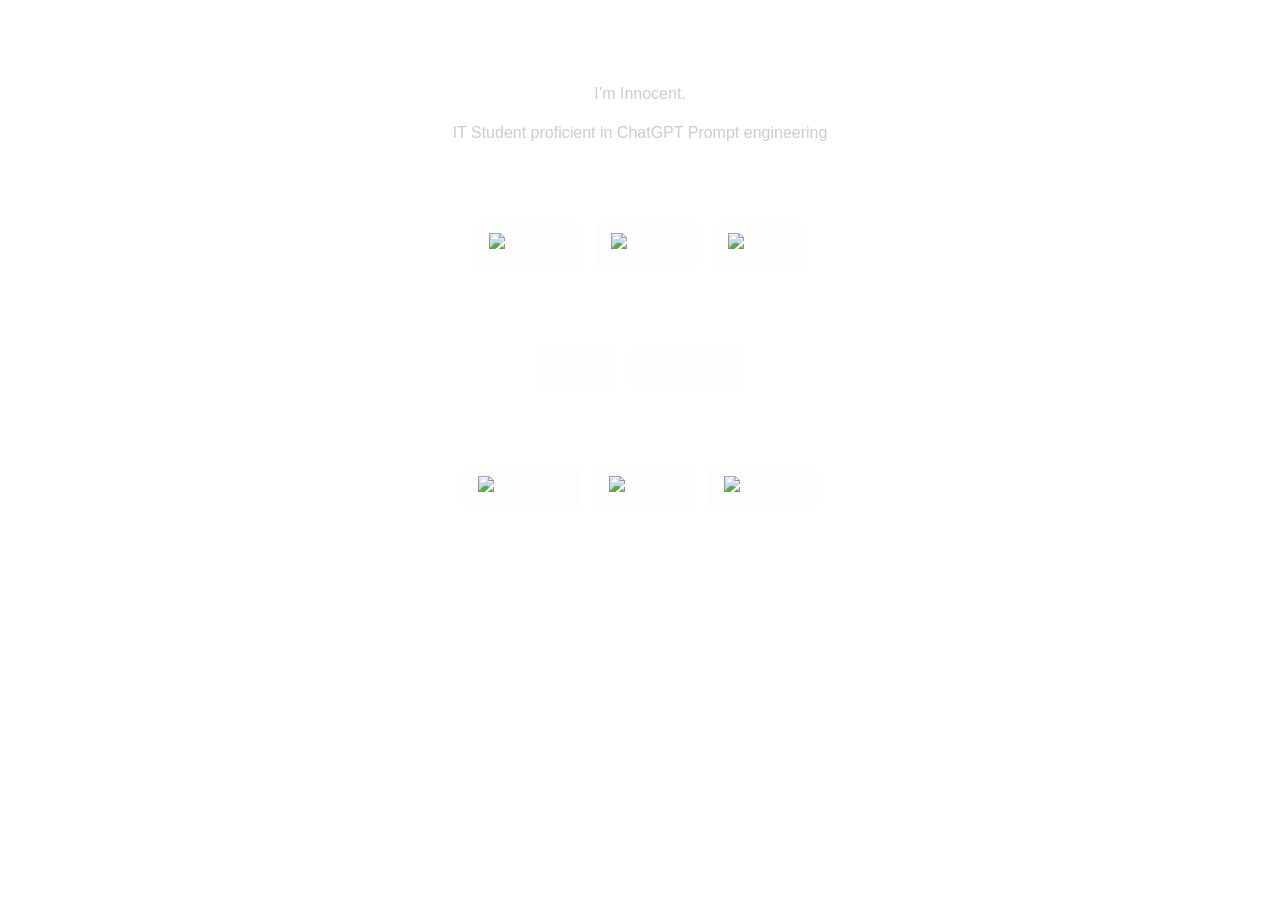
==== index.html @ a1261cd0 "Add files via upload" ====
<!DOCTYPE html>
<html lang="en">
<head>
  <meta charset="UTF-8">
  <meta name="viewport" content="width=device-width, initial-scale=1.0">
  <title>Portfolio</title>
  <link href="" rel="stylesheet">
  <link href="" rel="stylesheet">
  <link rel="stylesheet" href="style.css">
</head>
<body>
  <video autoplay muted loop id="bg-video">
    <source src="images/Tycho Minimal Black Hd Live Wallpaper.mp4" type="video/mp4">
  </video>
  <div class="main-container">
    <div class="top-row">
      <div class="left-section">
        <div class="container">
          <h1>Portfolio</h1>
          <p class="about">I’m Innocent. </p>
          <p>IT Student proficient in ChatGPT Prompt engineering</p>
          <h2>Skills</h2>
          <a href="#" class="link-button">
            <img src="images/py_0.png" alt="Python" class="skill-logo"> Python
          </a>
          <a href="#" class="link-button">
            <img src="images/ht_0.png" alt="HTML" class="skill-logo"> HTML
          </a>
          <a href="#" class="link-button">
            <img src="images/cs_0.png" alt="CSS" class="skill-logo"> CSS
            </a>
        </div>
      </div>
      <div class="right-section">
        <div class="container contact-container">
          <h2>Projects</h2>
          <a href="vitacell.html" class="link-button" target="_blank">VitaCell</a>
          <a href="" class="link-button" target="_blank">EternaSkin™</a>
        </div>
      </div>
    </div>
    <div class="bottom-row">
      <div class="container projects-container">
        <h2></h2>
          <a href="" class="link-button" target="_blank">
            <img src="images/linkedin.png" alt="Linkedin" class="skill-logo"> Linkedin</a>
          <a href="" class="link-button" target="_blank">
            <img src="images/gmail.png" alt="Linkedin" class="skill-logo">Gmail</a>
          <a href="" class="link-button" target="_blank">
            <img src="images/github.png" alt="Linkedin" class="skill-logo">GitHub</a>
          
      </div>
    </div>
  </div>
</body>
</html>
---- style.css ----
/* Reset default styles */
* {
  margin: 0;
  padding: 0;
  box-sizing: border-box;
}

body {
  font-family: 'Roboto', sans-serif;
  color: #000000;
  height: 100vh;
  display: flex;
  flex-direction: column;
  justify-content: flex-start; /* Portfolio at top */
  align-items: center;
  text-align: center;
  overflow: hidden;
  /* Background image */
  background-image: url('images/background.png'); /* replace with your image path */
  background-size: cover;
  background-position: top;
  background-repeat: no-repeat;
}


#bg-video {
  position: fixed;
  top: 0;
  left: 0;
  width: 100%;
  height: 100%;
  object-fit: cover;
  filter: grayscale(100%) brightness(0.3);
  z-index: -1;
}

.main-container {
  display: flex;
  flex-direction: column;
  align-items: center;
  gap: 40px;
  padding: 20px;
}

.container h1 {
  font-family: 'Roboto', sans-serif;
  font-size: 36px;
  margin-bottom: 20px;
  color: #fff;
}

.container h2 {
  font-size: 24px;
  margin-top: 30px;
  margin-bottom: 15px;
  color: #fff;
}

.container p {
  margin-bottom: 15px;
  font-size: 16px;
  line-height: 1.5;
  color: #ccc;
}

.link-button {
  display: inline-flex;
  align-items: center;
  gap: 10px;
  text-decoration: none;
  color: #fff;
  background-color: rgba(218, 214, 214, 0.05);
  padding: 10px 15px;
  border-radius: 5px;
  margin: 5px;
  transition: all 0.3s ease;
  font-size: 14px;
}

.link-button:hover {
  background-color: rgba(232, 228, 228, 0.2);
}

.skill-logo {
  width: 24px;
  height: 24px;
  object-fit: contain;
}

/* Responsive adjustments */
@media (max-width: 768px) {
  .main-container {
    gap: 20px;
  }
}
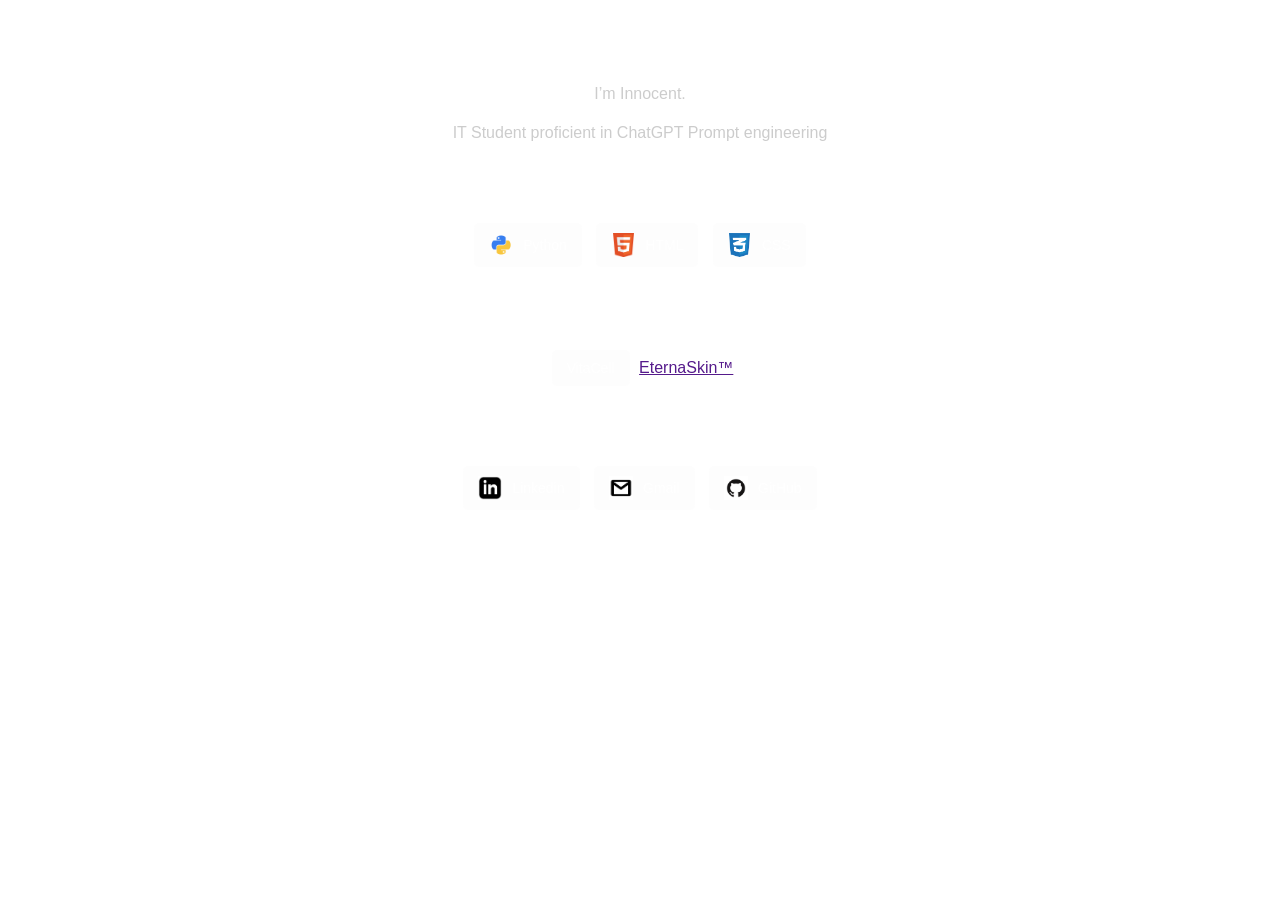
==== commit 7e06e038: "update index.html" ====
--- a/index.html
+++ b/index.html
@@ -35,7 +35,7 @@
         <div class="container contact-container">
           <h2>Projects</h2>
           <a href="vitacell.html" class="link-button" target="_blank">VitaCell</a>
-          <a href="" class="link-button" target="_blank">EternaSkin™</a>
+          <a href="" class="eternaskil.html" target="_blank">EternaSkin™</a>
         </div>
       </div>
     </div>
@@ -54,3 +54,4 @@
   </div>
 </body>
 </html>
+
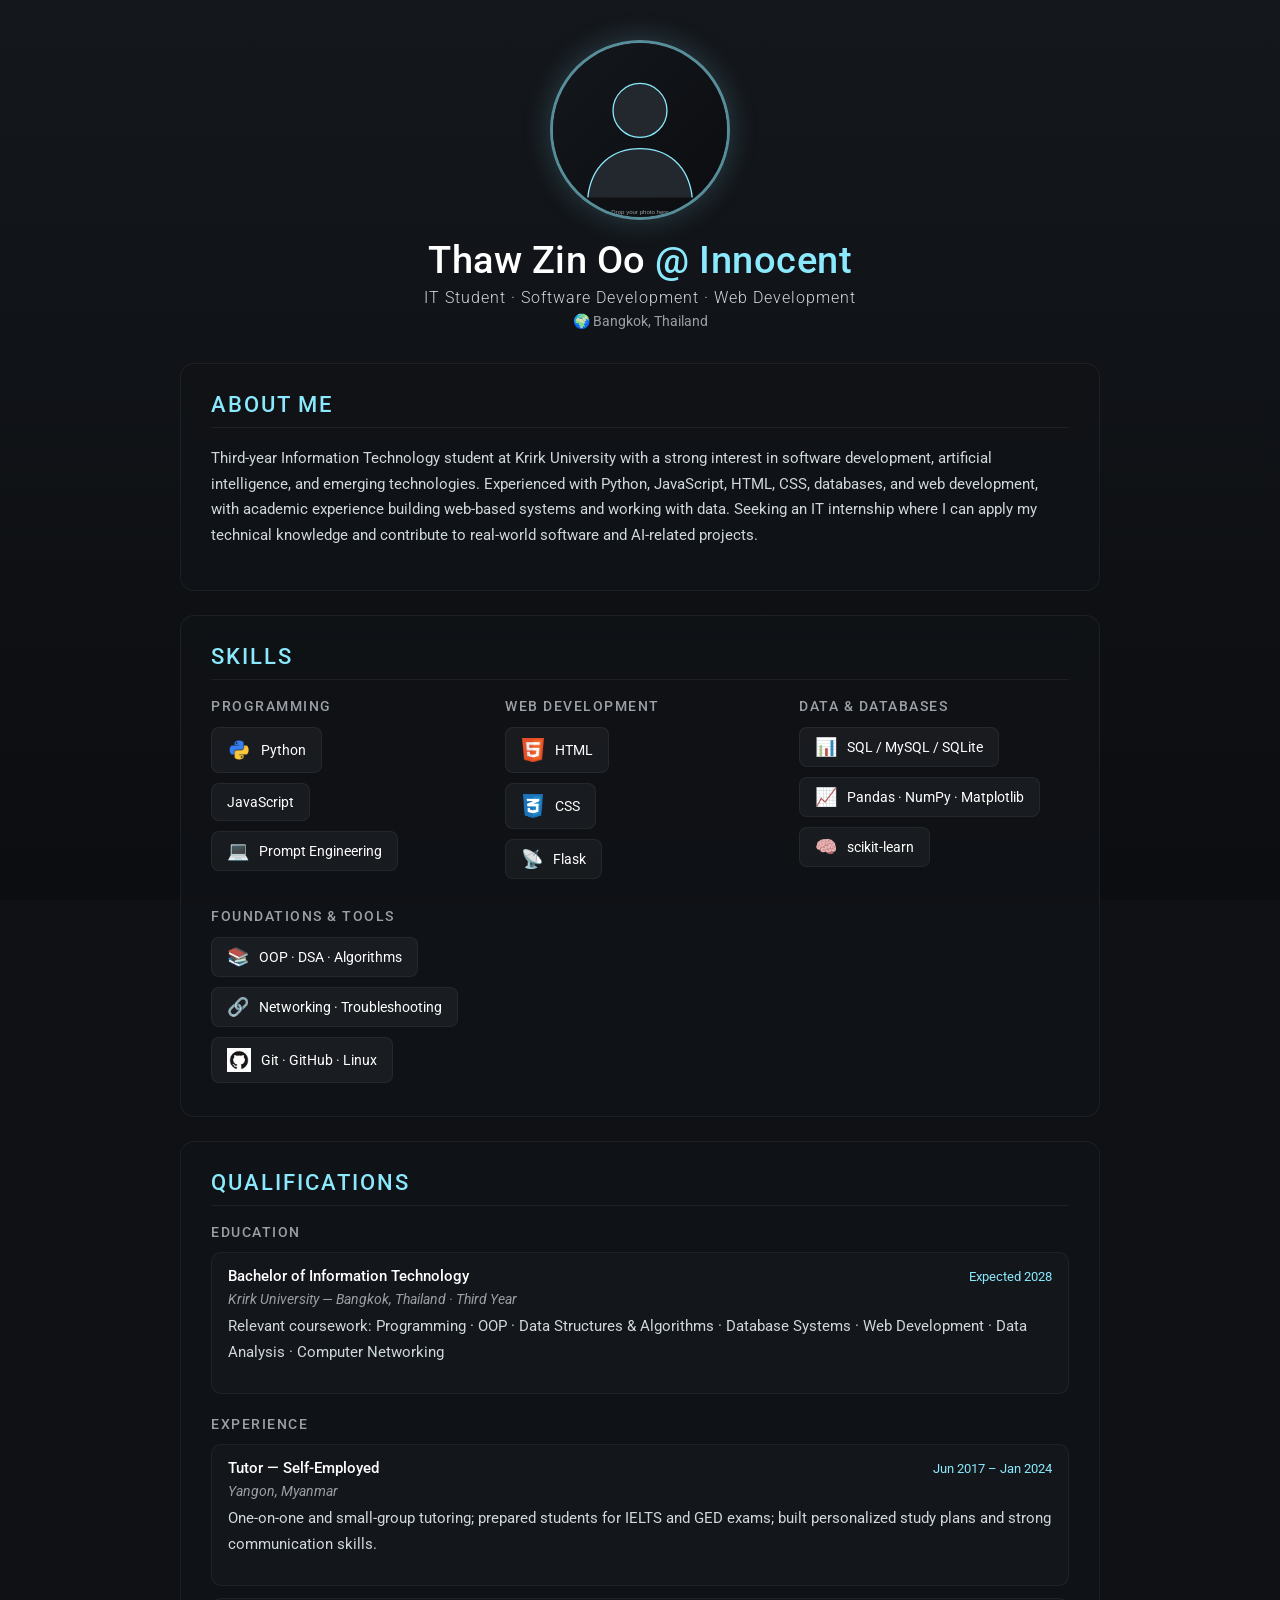
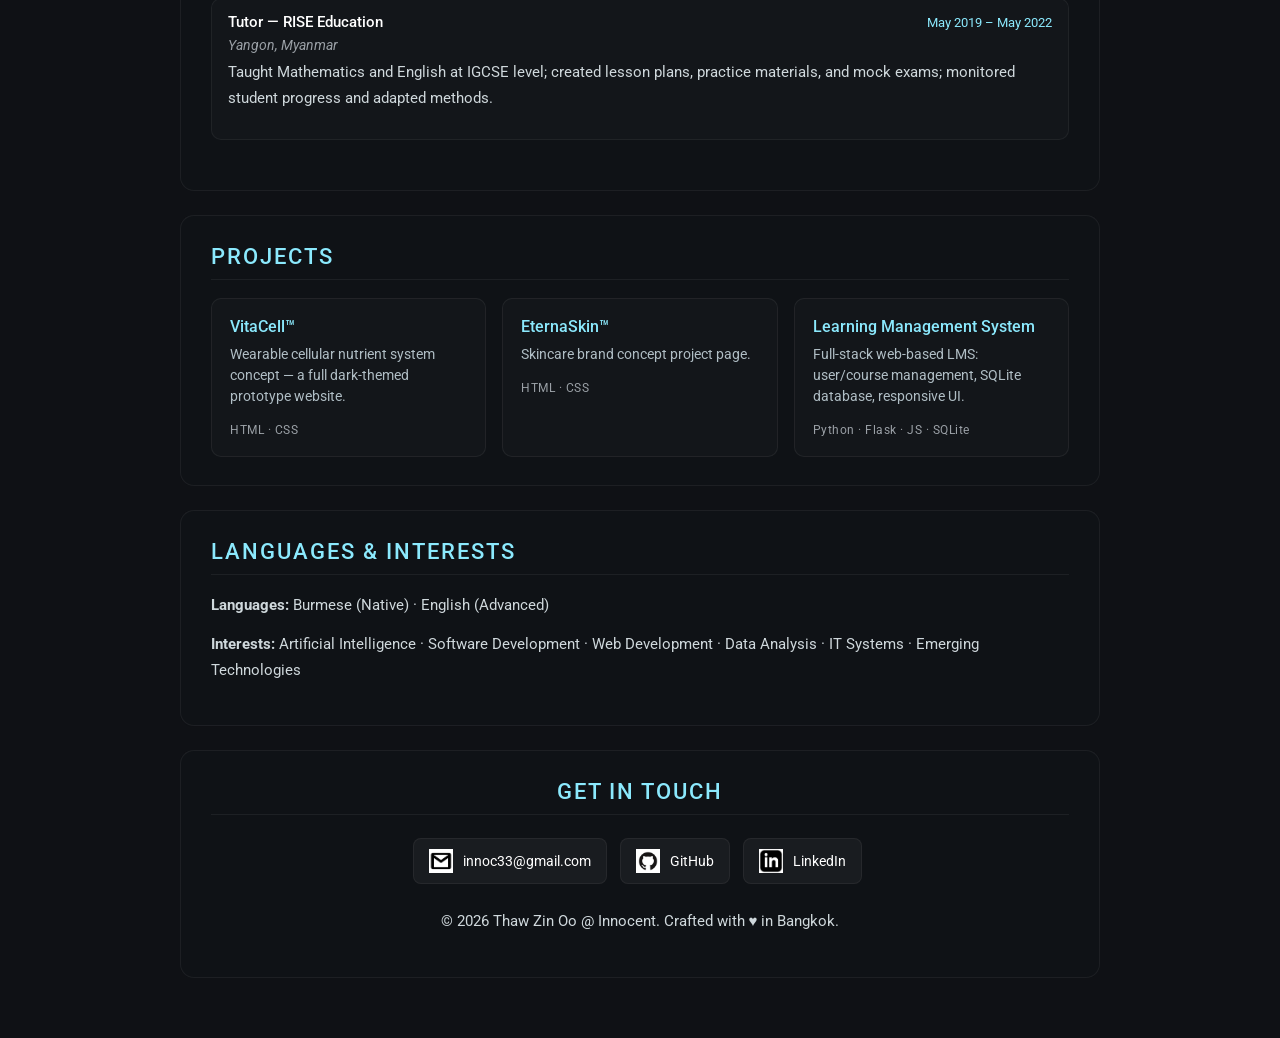
==== commit aa7ff7e5: "Enhance portfolio: profile photo, qualifications, fixed links" ====
--- a/index.html
+++ b/index.html
@@ -1,57 +1,160 @@
-<!DOCTYPE html>
-<html lang="en">
-<head>
-  <meta charset="UTF-8">
-  <meta name="viewport" content="width=device-width, initial-scale=1.0">
-  <title>Portfolio</title>
-  <link href="" rel="stylesheet">
-  <link href="" rel="stylesheet">
-  <link rel="stylesheet" href="style.css">
-</head>
-<body>
-  <video autoplay muted loop id="bg-video">
-    <source src="images/Tycho Minimal Black Hd Live Wallpaper.mp4" type="video/mp4">
-  </video>
-  <div class="main-container">
-    <div class="top-row">
-      <div class="left-section">
-        <div class="container">
-          <h1>Portfolio</h1>
-          <p class="about">I’m Innocent. </p>
-          <p>IT Student proficient in ChatGPT Prompt engineering</p>
-          <h2>Skills</h2>
-          <a href="#" class="link-button">
-            <img src="images/py_0.png" alt="Python" class="skill-logo"> Python
-          </a>
-          <a href="#" class="link-button">
-            <img src="images/ht_0.png" alt="HTML" class="skill-logo"> HTML
-          </a>
-          <a href="#" class="link-button">
-            <img src="images/cs_0.png" alt="CSS" class="skill-logo"> CSS
-            </a>
-        </div>
-      </div>
-      <div class="right-section">
-        <div class="container contact-container">
-          <h2>Projects</h2>
-          <a href="vitacell.html" class="link-button" target="_blank">VitaCell</a>
-          <a href="" class="eternaskil.html" target="_blank">EternaSkin™</a>
-        </div>
-      </div>
-    </div>
-    <div class="bottom-row">
-      <div class="container projects-container">
-        <h2></h2>
-          <a href="" class="link-button" target="_blank">
-            <img src="images/linkedin.png" alt="Linkedin" class="skill-logo"> Linkedin</a>
-          <a href="" class="link-button" target="_blank">
-            <img src="images/gmail.png" alt="Linkedin" class="skill-logo">Gmail</a>
-          <a href="" class="link-button" target="_blank">
-            <img src="images/github.png" alt="Linkedin" class="skill-logo">GitHub</a>
-          
-      </div>
-    </div>
-  </div>
-</body>
-</html>
-
+<!DOCTYPE html>
+<html lang="en">
+<head>
+  <meta charset="UTF-8">
+  <meta name="viewport" content="width=device-width, initial-scale=1.0">
+  <meta name="description" content="Thaw Zin Oo @ Innocent — IT Student, Software Developer, Web Developer">
+  <title>Thaw Zin Oo @ Innocent — Portfolio</title>
+  <link rel="preconnect" href="https://fonts.googleapis.com">
+  <link rel="preconnect" href="https://fonts.gstatic.com" crossorigin>
+  <link href="https://fonts.googleapis.com/css2?family=Roboto:wght@300;400;500;700&display=swap" rel="stylesheet">
+  <link rel="stylesheet" href="style.css">
+</head>
+<body>
+  <video autoplay muted loop id="bg-video" preload="auto">
+    <source src="images/Tycho Minimal Black Hd Live Wallpaper.mp4" type="video/mp4">
+  </video>
+
+  <div class="main-container">
+
+    <!-- Hero / Identity -->
+    <header class="hero">
+      <div class="profile-wrap">
+        <img src="images/profile.jpg" alt="Thaw Zin Oo @ Innocent"
+             class="profile-photo"
+             onerror="this.onerror=null;this.src='images/profile.svg';">
+      </div>
+      <div class="hero-text">
+        <h1>Thaw Zin Oo <span class="accent">@ Innocent</span></h1>
+        <p class="tagline">IT Student · Software Development · Web Development</p>
+        <p class="location">&#127757; Bangkok, Thailand</p>
+      </div>
+    </header>
+
+    <!-- About -->
+    <section class="card">
+      <h2>About Me</h2>
+      <p>Third-year Information Technology student at Krirk University with a strong interest in software development,
+         artificial intelligence, and emerging technologies. Experienced with Python, JavaScript, HTML, CSS, databases,
+         and web development, with academic experience building web-based systems and working with data. Seeking an IT
+         internship where I can apply my technical knowledge and contribute to real-world software and AI-related projects.</p>
+    </section>
+
+    <!-- Skills -->
+    <section class="card">
+      <h2>Skills</h2>
+      <div class="skills-grid">
+        <div class="skill-group">
+          <h3>Programming</h3>
+          <a href="#" class="link-button"><img src="images/py_0.png" alt="Python" class="skill-logo"> Python</a>
+          <a href="#" class="link-button"><img src="images/js_0.png" alt="JavaScript" class="skill-logo" onerror="this.parentNode.removeChild(this)"> JavaScript</a>
+          <a href="#" class="link-button"><span class="txt-logo">&#128187;</span> Prompt Engineering</a>
+        </div>
+        <div class="skill-group">
+          <h3>Web Development</h3>
+          <a href="#" class="link-button"><img src="images/ht_0.png" alt="HTML" class="skill-logo"> HTML</a>
+          <a href="#" class="link-button"><img src="images/cs_0.png" alt="CSS" class="skill-logo"> CSS</a>
+          <a href="#" class="link-button"><span class="txt-logo">&#128225;</span> Flask</a>
+        </div>
+        <div class="skill-group">
+          <h3>Data &amp; Databases</h3>
+          <a href="#" class="link-button"><span class="txt-logo">&#128202;</span> SQL / MySQL / SQLite</a>
+          <a href="#" class="link-button"><span class="txt-logo">&#128200;</span> Pandas · NumPy · Matplotlib</a>
+          <a href="#" class="link-button"><span class="txt-logo">&#129504;</span> scikit-learn</a>
+        </div>
+        <div class="skill-group">
+          <h3>Foundations &amp; Tools</h3>
+          <a href="#" class="link-button"><span class="txt-logo">&#128218;</span> OOP · DSA · Algorithms</a>
+          <a href="#" class="link-button"><span class="txt-logo">&#128279;</span> Networking · Troubleshooting</a>
+          <a href="#" class="link-button"><img src="images/github.png" alt="Git" class="skill-logo"> Git · GitHub · Linux</a>
+        </div>
+      </div>
+    </section>
+
+    <!-- Qualifications: Education + Experience -->
+    <section class="card">
+      <h2>Qualifications</h2>
+
+      <div class="qual-group">
+        <h3>Education</h3>
+        <div class="qual-item">
+          <div class="qual-head">
+            <strong>Bachelor of Information Technology</strong>
+            <span class="qual-date">Expected 2028</span>
+          </div>
+          <em>Krirk University — Bangkok, Thailand &#183; Third Year</em>
+          <p class="qual-detail">Relevant coursework: Programming &#183; OOP &#183; Data Structures &amp; Algorithms &#183;
+             Database Systems &#183; Web Development &#183; Data Analysis &#183; Computer Networking</p>
+        </div>
+      </div>
+
+      <div class="qual-group">
+        <h3>Experience</h3>
+        <div class="qual-item">
+          <div class="qual-head">
+            <strong>Tutor — Self-Employed</strong>
+            <span class="qual-date">Jun 2017 – Jan 2024</span>
+          </div>
+          <em>Yangon, Myanmar</em>
+          <p class="qual-detail">One-on-one and small-group tutoring; prepared students for IELTS and GED exams;
+             built personalized study plans and strong communication skills.</p>
+        </div>
+        <div class="qual-item">
+          <div class="qual-head">
+            <strong>Tutor — RISE Education</strong>
+            <span class="qual-date">May 2019 – May 2022</span>
+          </div>
+          <em>Yangon, Myanmar</em>
+          <p class="qual-detail">Taught Mathematics and English at IGCSE level; created lesson plans, practice materials,
+             and mock exams; monitored student progress and adapted methods.</p>
+        </div>
+      </div>
+    </section>
+
+    <!-- Projects -->
+    <section class="card">
+      <h2>Projects</h2>
+      <div class="projects-grid">
+        <a href="vitacell.html" target="_blank" class="project-card">
+          <h3>VitaCell&#8482;</h3>
+          <p>Wearable cellular nutrient system concept — a full dark-themed prototype website.</p>
+          <span class="project-tech">HTML · CSS</span>
+        </a>
+        <a href="eternaskin.html" target="_blank" class="project-card">
+          <h3>EternaSkin&#8482;</h3>
+          <p>Skincare brand concept project page.</p>
+          <span class="project-tech">HTML · CSS</span>
+        </a>
+        <span class="project-card">
+          <h3>Learning Management System</h3>
+          <p>Full-stack web-based LMS: user/course management, SQLite database, responsive UI.</p>
+          <span class="project-tech">Python · Flask · JS · SQLite</span>
+        </span>
+      </div>
+    </section>
+
+    <!-- Languages & Interests -->
+    <section class="card">
+      <h2>Languages &amp; Interests</h2>
+      <p class="languages"><strong>Languages:</strong> Burmese (Native) &#183; English (Advanced)</p>
+      <p class="interests"><strong>Interests:</strong> Artificial Intelligence &#183; Software Development &#183; Web Development &#183;
+         Data Analysis &#183; IT Systems &#183; Emerging Technologies</p>
+    </section>
+
+    <!-- Contact -->
+    <footer class="card contact">
+      <h2>Get in Touch</h2>
+      <div class="contact-row">
+        <a href="mailto:innoc33@gmail.com" class="link-button" target="_blank">
+          <img src="images/gmail.png" alt="Email" class="skill-logo"> innoc33@gmail.com</a>
+        <a href="https://github.com/innocentqqq" class="link-button" target="_blank">
+          <img src="images/github.png" alt="GitHub" class="skill-logo"> GitHub</a>
+        <a href="https://www.linkedin.com/in/thaw-zin-oo-184862287" class="link-button" target="_blank">
+          <img src="images/linkedin.png" alt="LinkedIn" class="skill-logo"> LinkedIn</a>
+      </div>
+      <p class="footer-note">&copy; 2026 Thaw Zin Oo @ Innocent. Crafted with &#9829; in Bangkok.</p>
+    </footer>
+
+  </div>
+</body>
+</html>
--- a/style.css
+++ b/style.css
@@ -1,95 +1,277 @@
-/* Reset default styles */
-* {
-  margin: 0;
-  padding: 0;
-  box-sizing: border-box;
-}
-
-body {
-  font-family: 'Roboto', sans-serif;
-  color: #000000;
-  height: 100vh;
-  display: flex;
-  flex-direction: column;
-  justify-content: flex-start; /* Portfolio at top */
-  align-items: center;
-  text-align: center;
-  overflow: hidden;
-  /* Background image */
-  background-image: url('images/background.png'); /* replace with your image path */
-  background-size: cover;
-  background-position: top;
-  background-repeat: no-repeat;
-}
-
-
-#bg-video {
-  position: fixed;
-  top: 0;
-  left: 0;
-  width: 100%;
-  height: 100%;
-  object-fit: cover;
-  filter: grayscale(100%) brightness(0.3);
-  z-index: -1;
-}
-
-.main-container {
-  display: flex;
-  flex-direction: column;
-  align-items: center;
-  gap: 40px;
-  padding: 20px;
-}
-
-.container h1 {
-  font-family: 'Roboto', sans-serif;
-  font-size: 36px;
-  margin-bottom: 20px;
-  color: #fff;
-}
-
-.container h2 {
-  font-size: 24px;
-  margin-top: 30px;
-  margin-bottom: 15px;
-  color: #fff;
-}
-
-.container p {
-  margin-bottom: 15px;
-  font-size: 16px;
-  line-height: 1.5;
-  color: #ccc;
-}
-
-.link-button {
-  display: inline-flex;
-  align-items: center;
-  gap: 10px;
-  text-decoration: none;
-  color: #fff;
-  background-color: rgba(218, 214, 214, 0.05);
-  padding: 10px 15px;
-  border-radius: 5px;
-  margin: 5px;
-  transition: all 0.3s ease;
-  font-size: 14px;
-}
-
-.link-button:hover {
-  background-color: rgba(232, 228, 228, 0.2);
-}
-
-.skill-logo {
-  width: 24px;
-  height: 24px;
-  object-fit: contain;
-}
-
-/* Responsive adjustments */
-@media (max-width: 768px) {
-  .main-container {
-    gap: 20px;
-  }
-}
+/* Reset default styles */
+* {
+  margin: 0;
+  padding: 0;
+  box-sizing: border-box;
+}
+
+body {
+  font-family: 'Roboto', sans-serif;
+  color: #e6eef3;
+  min-height: 100vh;
+  display: flex;
+  flex-direction: column;
+  align-items: center;
+  background-color: #0f1115;
+  /* Fallback frame when the video hasn't loaded */
+  background-image: linear-gradient(180deg, #14171c 0%, #0b0d10 100%);
+  background-size: cover;
+  background-attachment: fixed;
+  overflow-y: auto;
+}
+
+#bg-video {
+  position: fixed;
+  top: 0;
+  left: 0;
+  width: 100%;
+  height: 100%;
+  object-fit: cover;
+  filter: grayscale(100%) brightness(0.3);
+  z-index: -1;
+}
+
+.main-container {
+  width: 100%;
+  max-width: 960px;
+  display: flex;
+  flex-direction: column;
+  align-items: center;
+  gap: 24px;
+  padding: 40px 20px 60px;
+}
+
+/* ---------- Hero ---------- */
+.hero {
+  display: flex;
+  flex-direction: column;
+  align-items: center;
+  gap: 18px;
+  text-align: center;
+  margin-bottom: 10px;
+}
+
+.profile-wrap {
+  width: 180px;
+  height: 180px;
+  border-radius: 50%;
+  overflow: hidden;
+  border: 3px solid rgba(139, 233, 253, 0.55);
+  box-shadow: 0 0 30px rgba(139, 233, 253, 0.2);
+  background: rgba(255, 255, 255, 0.04);
+}
+
+.profile-photo {
+  width: 100%;
+  height: 100%;
+  object-fit: cover;
+  display: block;
+}
+
+.hero-text { display: flex; flex-direction: column; align-items: center; gap: 6px; }
+
+.hero h1 {
+  font-size: 38px;
+  font-weight: 500;
+  color: #fff;
+  letter-spacing: 0.5px;
+}
+
+.hero h1 .accent { color: #8be9fd; }
+
+.tagline {
+  font-size: 16px;
+  color: #cfd8dc;
+  font-weight: 300;
+  letter-spacing: 1px;
+}
+
+.location {
+  font-size: 14px;
+  color: #9aa0a6;
+}
+
+/* ---------- Cards ---------- */
+.card {
+  width: 100%;
+  background: rgba(17, 19, 23, 0.75);
+  border: 1px solid rgba(255, 255, 255, 0.06);
+  border-radius: 14px;
+  padding: 28px 30px;
+  backdrop-filter: blur(6px);
+  text-align: left;
+}
+
+.card h2 {
+  font-size: 22px;
+  font-weight: 500;
+  color: #8be9fd;
+  margin-bottom: 18px;
+  padding-bottom: 10px;
+  border-bottom: 1px solid rgba(255, 255, 255, 0.06);
+  text-transform: uppercase;
+  letter-spacing: 2px;
+}
+
+.card p {
+  font-size: 15px;
+  line-height: 1.7;
+  color: #cfd8dc;
+  margin-bottom: 14px;
+}
+
+.card em { color: #9aa0a6; font-size: 14px; }
+
+/* ---------- Links / buttons ---------- */
+.link-button {
+  display: inline-flex;
+  align-items: center;
+  gap: 10px;
+  text-decoration: none;
+  color: #fff;
+  background-color: rgba(218, 214, 214, 0.05);
+  border: 1px solid rgba(255, 255, 255, 0.06);
+  padding: 10px 15px;
+  border-radius: 8px;
+  margin: 5px 5px 5px 0;
+  transition: all 0.3s ease;
+  font-size: 14px;
+  cursor: pointer;
+}
+
+.link-button:hover {
+  background-color: rgba(139, 233, 253, 0.12);
+  border-color: rgba(139, 233, 253, 0.4);
+  transform: translateY(-2px);
+}
+
+.skill-logo {
+  width: 24px;
+  height: 24px;
+  object-fit: contain;
+}
+
+.txt-logo {
+  font-size: 18px;
+  line-height: 1;
+  filter: grayscale(0.4);
+}
+
+/* ---------- Skills ---------- */
+.skills-grid {
+  display: grid;
+  grid-template-columns: repeat(auto-fit, minmax(220px, 1fr));
+  gap: 24px;
+}
+
+.skill-group { display: flex; flex-direction: column; align-items: flex-start; }
+
+.skill-group h3 {
+  font-size: 14px;
+  font-weight: 500;
+  color: #9aa0a6;
+  text-transform: uppercase;
+  letter-spacing: 1.5px;
+  margin-bottom: 8px;
+}
+
+/* ---------- Qualifications ---------- */
+.qual-group { margin-bottom: 22px; }
+
+.qual-group h3 {
+  font-size: 14px;
+  font-weight: 500;
+  color: #9aa0a6;
+  text-transform: uppercase;
+  letter-spacing: 1.5px;
+  margin-bottom: 12px;
+}
+
+.qual-item {
+  background: rgba(255, 255, 255, 0.02);
+  border: 1px solid rgba(255, 255, 255, 0.05);
+  border-radius: 10px;
+  padding: 14px 16px;
+  margin-bottom: 12px;
+}
+
+.qual-head {
+  display: flex;
+  flex-wrap: wrap;
+  justify-content: space-between;
+  align-items: baseline;
+  gap: 8px;
+  margin-bottom: 4px;
+}
+
+.qual-head strong { color: #fff; font-size: 15px; font-weight: 500; }
+
+.qual-date {
+  color: #8be9fd;
+  font-size: 13px;
+  white-space: nowrap;
+}
+
+.qual-detail { font-size: 14px; margin-top: 6px; margin-bottom: 0; }
+
+/* ---------- Projects ---------- */
+.projects-grid {
+  display: grid;
+  grid-template-columns: repeat(auto-fit, minmax(240px, 1fr));
+  gap: 16px;
+}
+
+.project-card {
+  display: block;
+  text-decoration: none;
+  background: rgba(255, 255, 255, 0.02);
+  border: 1px solid rgba(255, 255, 255, 0.06);
+  border-radius: 10px;
+  padding: 18px;
+  transition: all 0.3s ease;
+}
+
+.project-card h3 {
+  color: #8be9fd;
+  font-size: 16px;
+  font-weight: 500;
+  margin-bottom: 8px;
+}
+
+.project-card p { font-size: 13.5px; line-height: 1.55; margin-bottom: 12px; color: #b0bec5; }
+
+.project-tech {
+  font-size: 12px;
+  color: #9aa0a6;
+  letter-spacing: 0.5px;
+}
+
+.project-card:hover {
+  background: rgba(139, 233, 253, 0.06);
+  border-color: rgba(139, 233, 253, 0.35);
+  transform: translateY(-3px);
+}
+
+/* ---------- Contact / Footer ---------- */
+.contact { text-align: center; }
+
+.contact-row {
+  display: flex;
+  flex-wrap: wrap;
+  justify-content: center;
+  gap: 8px;
+  margin-bottom: 20px;
+}
+
+.footer-note {
+  font-size: 13px;
+  color: #9aa0a6;
+  margin-bottom: 0;
+}
+
+/* ---------- Responsive ---------- */
+@media (max-width: 768px) {
+  .main-container { gap: 18px; padding: 24px 14px 40px; }
+  .hero h1 { font-size: 28px; }
+  .card { padding: 22px 18px; }
+}
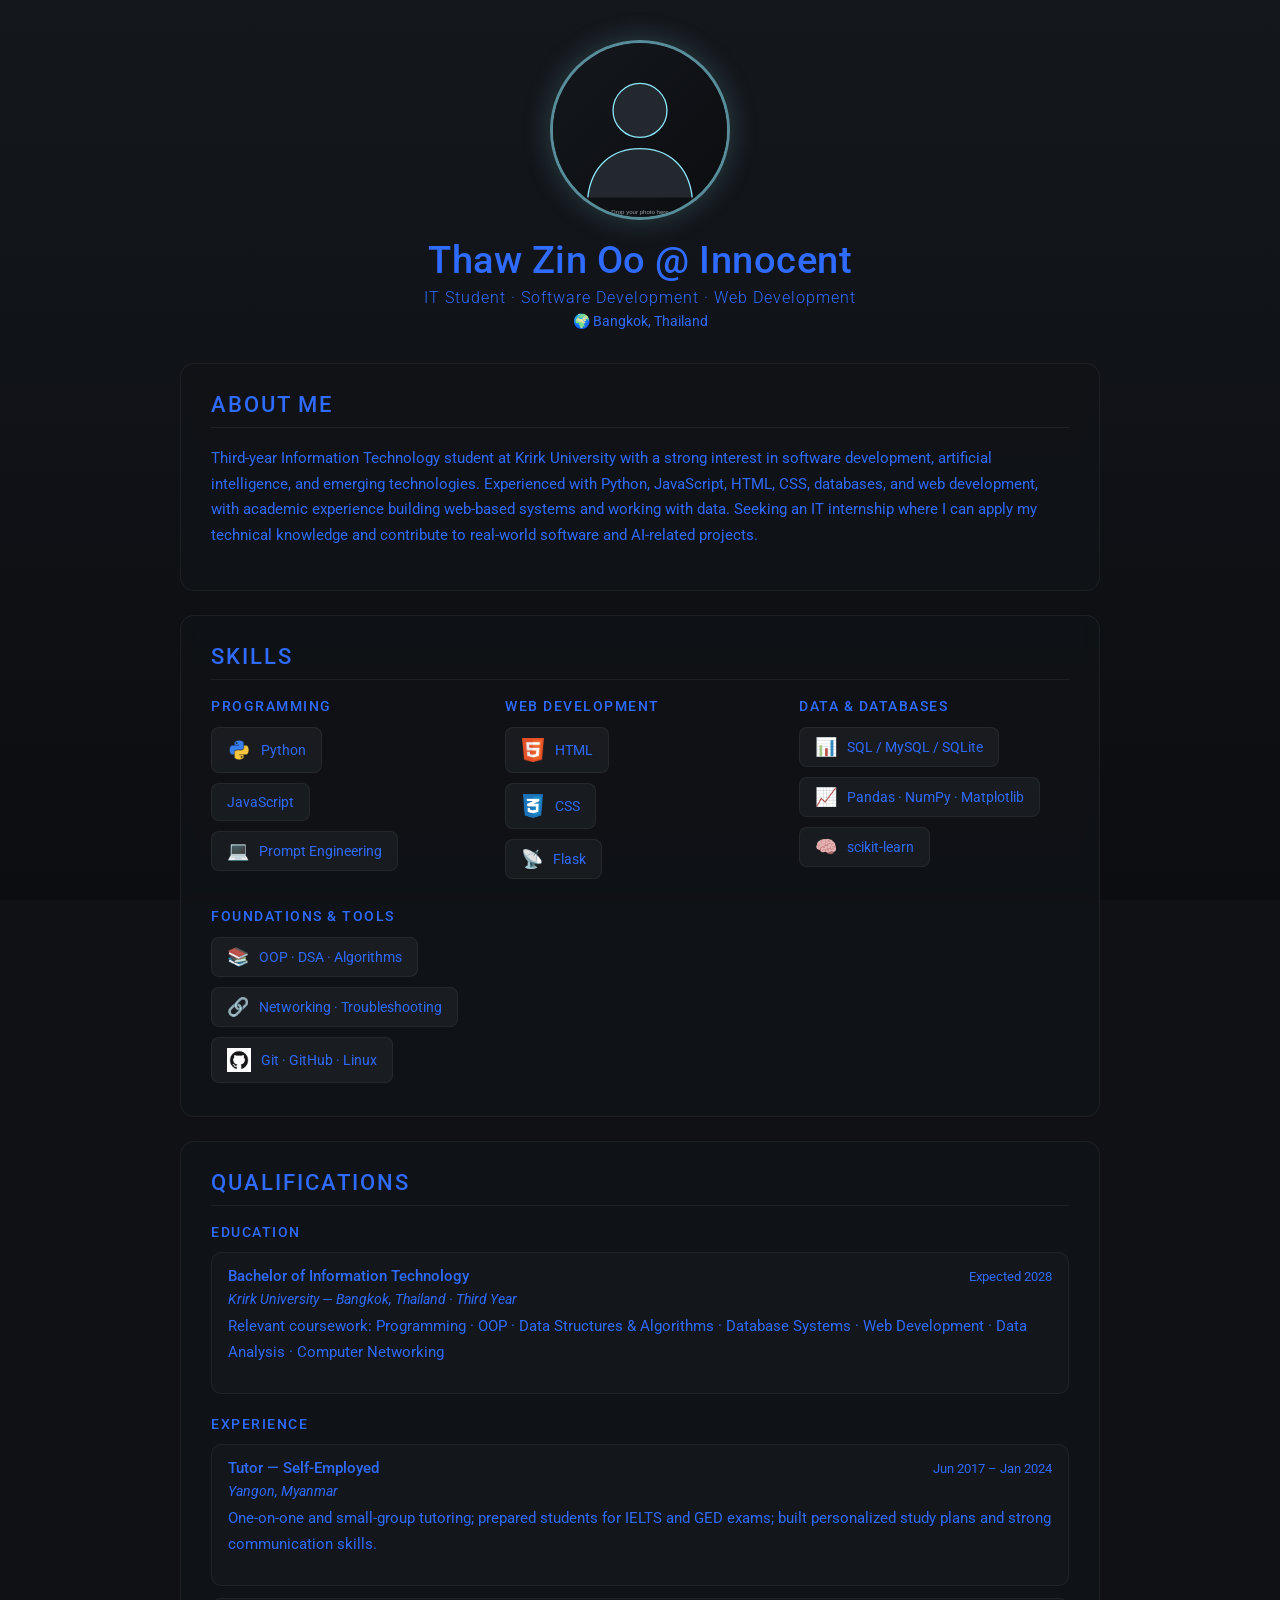
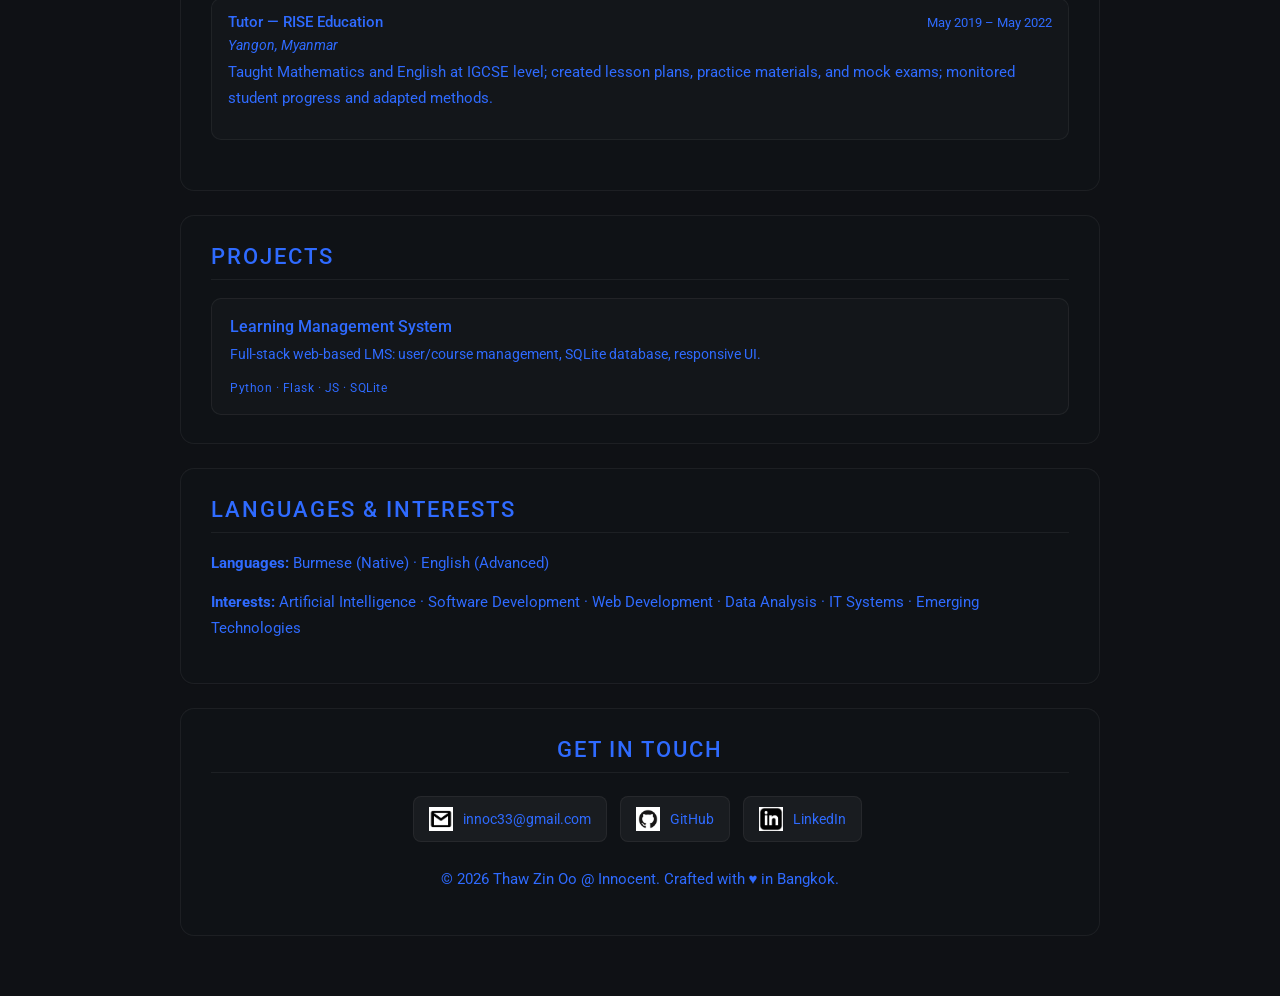
==== commit aa330b85: "Blue font colors; remove vitacell and eternaskin pages" ====
--- a/index.html
+++ b/index.html
@@ -115,16 +115,6 @@
     <section class="card">
       <h2>Projects</h2>
       <div class="projects-grid">
-        <a href="vitacell.html" target="_blank" class="project-card">
-          <h3>VitaCell&#8482;</h3>
-          <p>Wearable cellular nutrient system concept — a full dark-themed prototype website.</p>
-          <span class="project-tech">HTML · CSS</span>
-        </a>
-        <a href="eternaskin.html" target="_blank" class="project-card">
-          <h3>EternaSkin&#8482;</h3>
-          <p>Skincare brand concept project page.</p>
-          <span class="project-tech">HTML · CSS</span>
-        </a>
         <span class="project-card">
           <h3>Learning Management System</h3>
           <p>Full-stack web-based LMS: user/course management, SQLite database, responsive UI.</p>
--- a/style.css
+++ b/style.css
@@ -7,7 +7,7 @@
 
 body {
   font-family: 'Roboto', sans-serif;
-  color: #e6eef3;
+  color: #2f6bff;
   min-height: 100vh;
   display: flex;
   flex-direction: column;
@@ -73,22 +73,22 @@
 .hero h1 {
   font-size: 38px;
   font-weight: 500;
-  color: #fff;
+  color: #2f6bff;
   letter-spacing: 0.5px;
 }
 
-.hero h1 .accent { color: #8be9fd; }
+.hero h1 .accent { color: #2f6bff; }
 
 .tagline {
   font-size: 16px;
-  color: #cfd8dc;
+  color: #2f6bff;
   font-weight: 300;
   letter-spacing: 1px;
 }
 
 .location {
   font-size: 14px;
-  color: #9aa0a6;
+  color: #2f6bff;
 }
 
 /* ---------- Cards ---------- */
@@ -105,7 +105,7 @@
 .card h2 {
   font-size: 22px;
   font-weight: 500;
-  color: #8be9fd;
+  color: #2f6bff;
   margin-bottom: 18px;
   padding-bottom: 10px;
   border-bottom: 1px solid rgba(255, 255, 255, 0.06);
@@ -116,11 +116,11 @@
 .card p {
   font-size: 15px;
   line-height: 1.7;
-  color: #cfd8dc;
+  color: #2f6bff;
   margin-bottom: 14px;
 }
 
-.card em { color: #9aa0a6; font-size: 14px; }
+.card em { color: #2f6bff; font-size: 14px; }
 
 /* ---------- Links / buttons ---------- */
 .link-button {
@@ -128,7 +128,7 @@
   align-items: center;
   gap: 10px;
   text-decoration: none;
-  color: #fff;
+  color: #2f6bff;
   background-color: rgba(218, 214, 214, 0.05);
   border: 1px solid rgba(255, 255, 255, 0.06);
   padding: 10px 15px;
@@ -169,7 +169,7 @@
 .skill-group h3 {
   font-size: 14px;
   font-weight: 500;
-  color: #9aa0a6;
+  color: #2f6bff;
   text-transform: uppercase;
   letter-spacing: 1.5px;
   margin-bottom: 8px;
@@ -181,7 +181,7 @@
 .qual-group h3 {
   font-size: 14px;
   font-weight: 500;
-  color: #9aa0a6;
+  color: #2f6bff;
   text-transform: uppercase;
   letter-spacing: 1.5px;
   margin-bottom: 12px;
@@ -204,10 +204,10 @@
   margin-bottom: 4px;
 }
 
-.qual-head strong { color: #fff; font-size: 15px; font-weight: 500; }
+.qual-head strong { color: #2f6bff; font-size: 15px; font-weight: 500; }
 
 .qual-date {
-  color: #8be9fd;
+  color: #2f6bff;
   font-size: 13px;
   white-space: nowrap;
 }
@@ -232,17 +232,17 @@
 }
 
 .project-card h3 {
-  color: #8be9fd;
+  color: #2f6bff;
   font-size: 16px;
   font-weight: 500;
   margin-bottom: 8px;
 }
 
-.project-card p { font-size: 13.5px; line-height: 1.55; margin-bottom: 12px; color: #b0bec5; }
+.project-card p { font-size: 13.5px; line-height: 1.55; margin-bottom: 12px; color: #2f6bff; }
 
 .project-tech {
   font-size: 12px;
-  color: #9aa0a6;
+  color: #2f6bff;
   letter-spacing: 0.5px;
 }
 
@@ -265,7 +265,7 @@
 
 .footer-note {
   font-size: 13px;
-  color: #9aa0a6;
+  color: #2f6bff;
   margin-bottom: 0;
 }
 
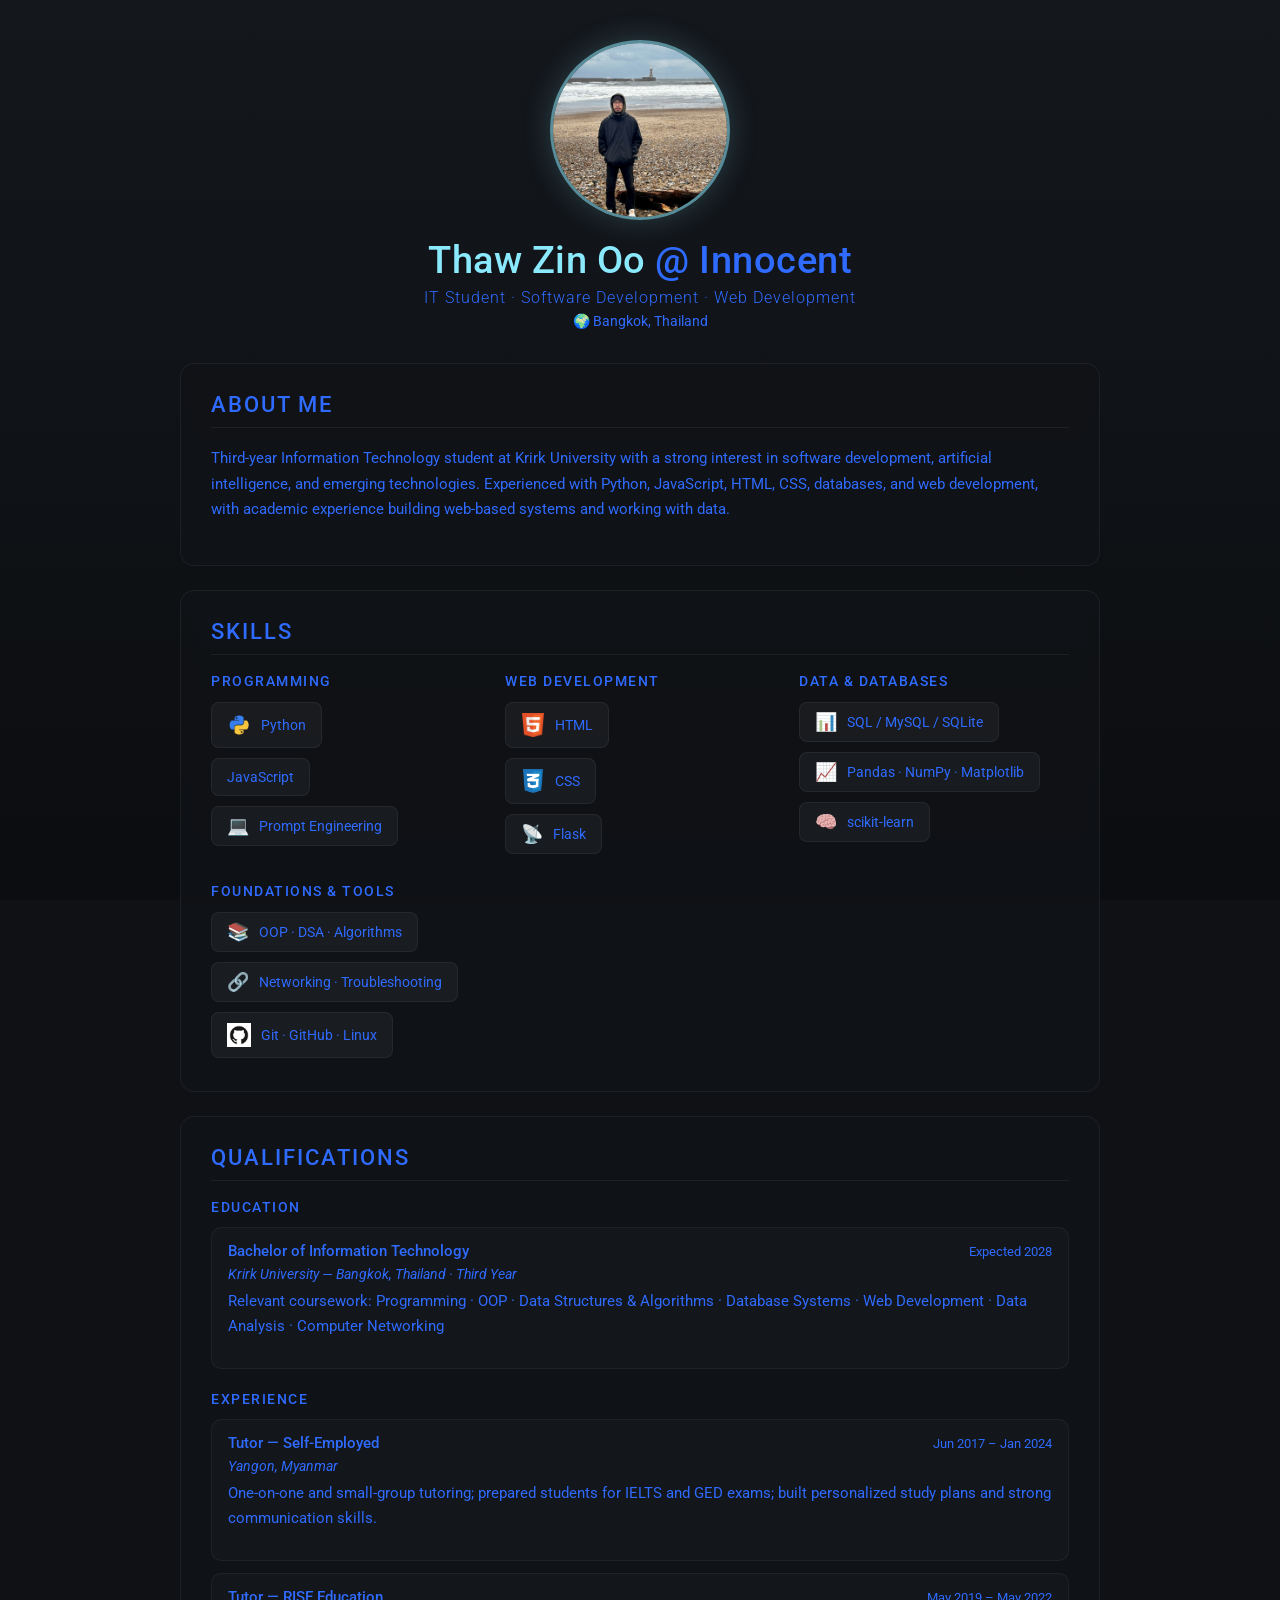
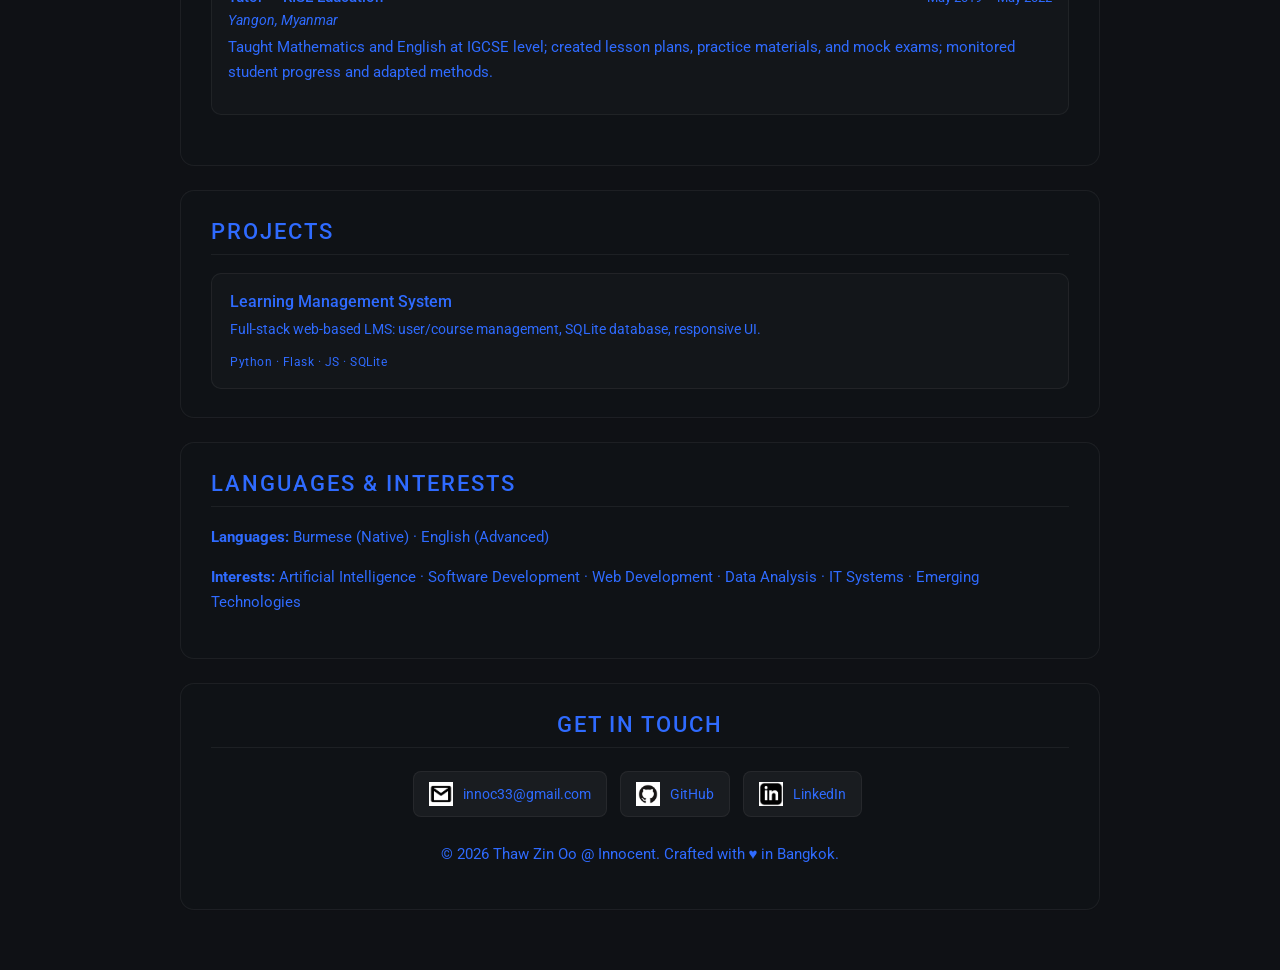
==== commit fbb655f3: "Remove internship-seeking sentence from About" ====
--- a/index.html
+++ b/index.html
@@ -36,8 +36,7 @@
       <h2>About Me</h2>
       <p>Third-year Information Technology student at Krirk University with a strong interest in software development,
          artificial intelligence, and emerging technologies. Experienced with Python, JavaScript, HTML, CSS, databases,
-         and web development, with academic experience building web-based systems and working with data. Seeking an IT
-         internship where I can apply my technical knowledge and contribute to real-world software and AI-related projects.</p>
+         and web development, with academic experience building web-based systems and working with data.</p>
     </section>
 
     <!-- Skills -->
--- a/style.css
+++ b/style.css
@@ -73,7 +73,7 @@
 .hero h1 {
   font-size: 38px;
   font-weight: 500;
-  color: #2f6bff;
+  color: #8be9fd;
   letter-spacing: 0.5px;
 }
 
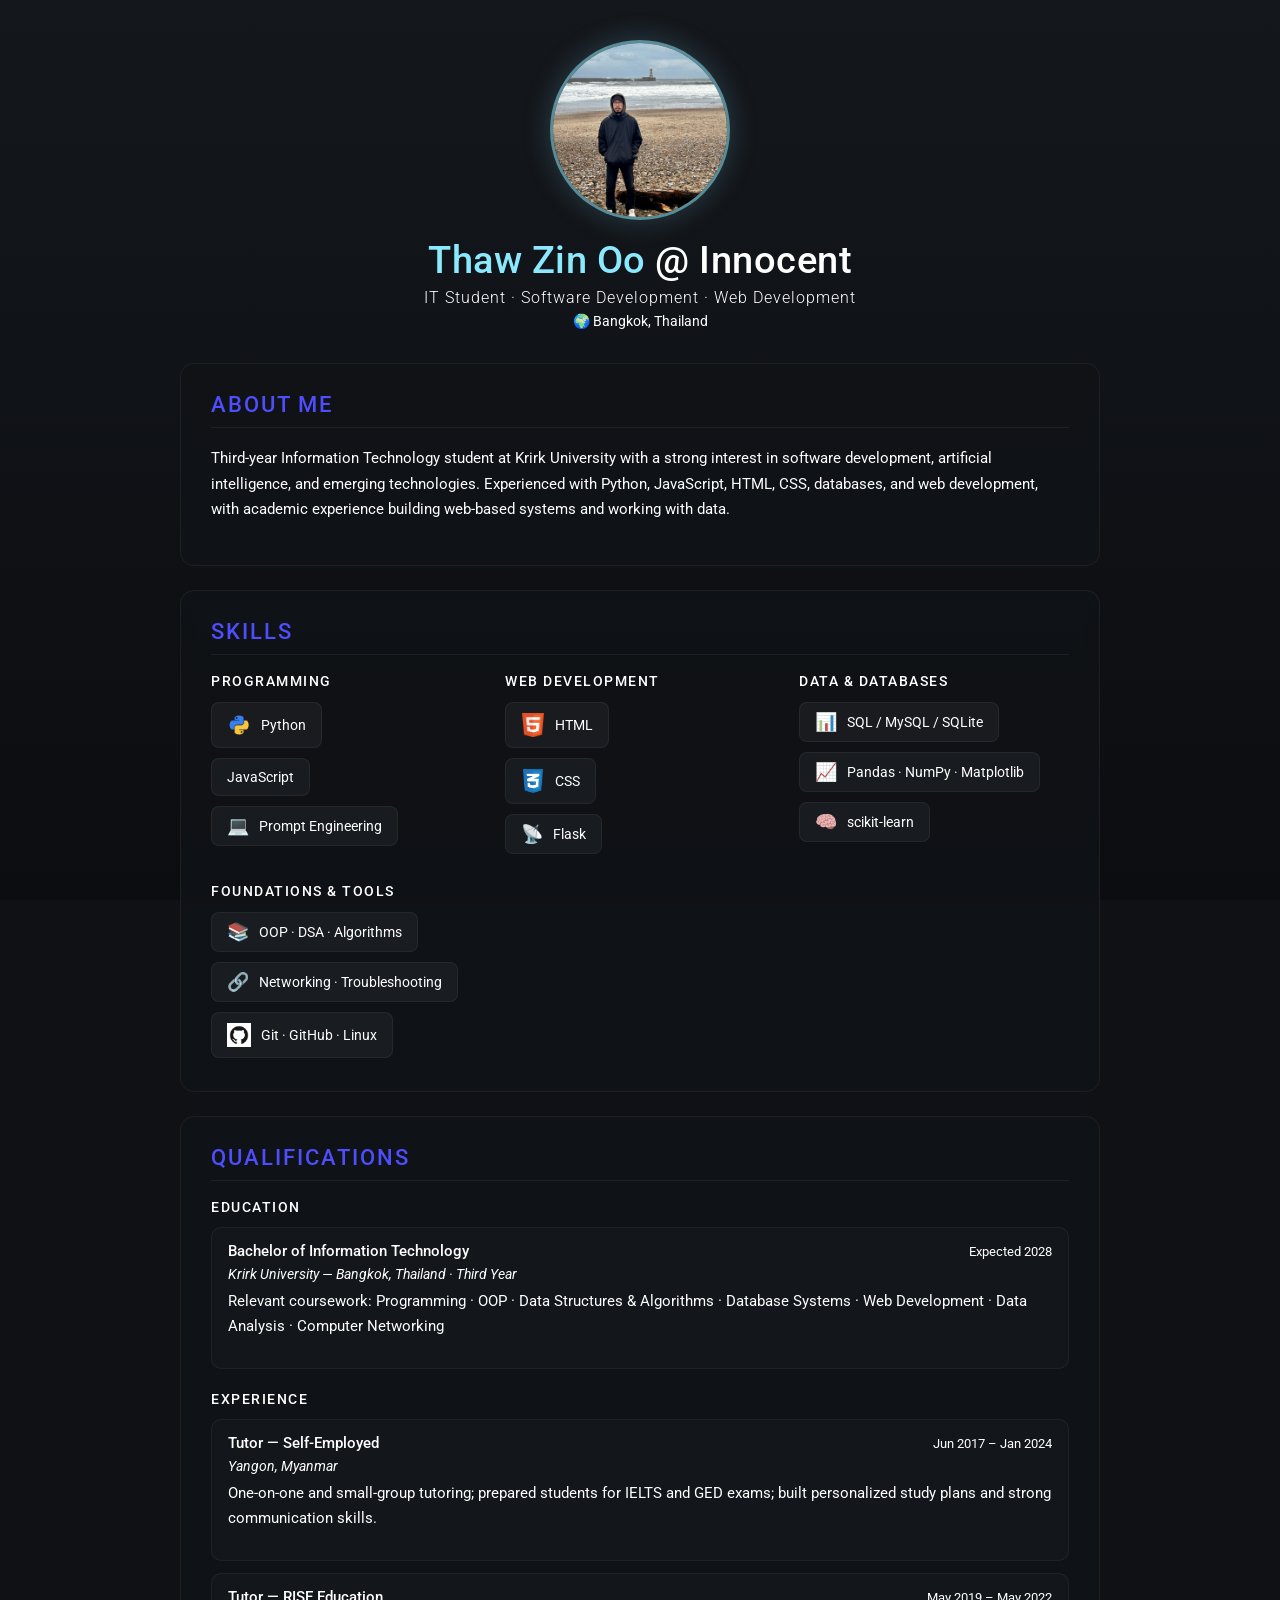
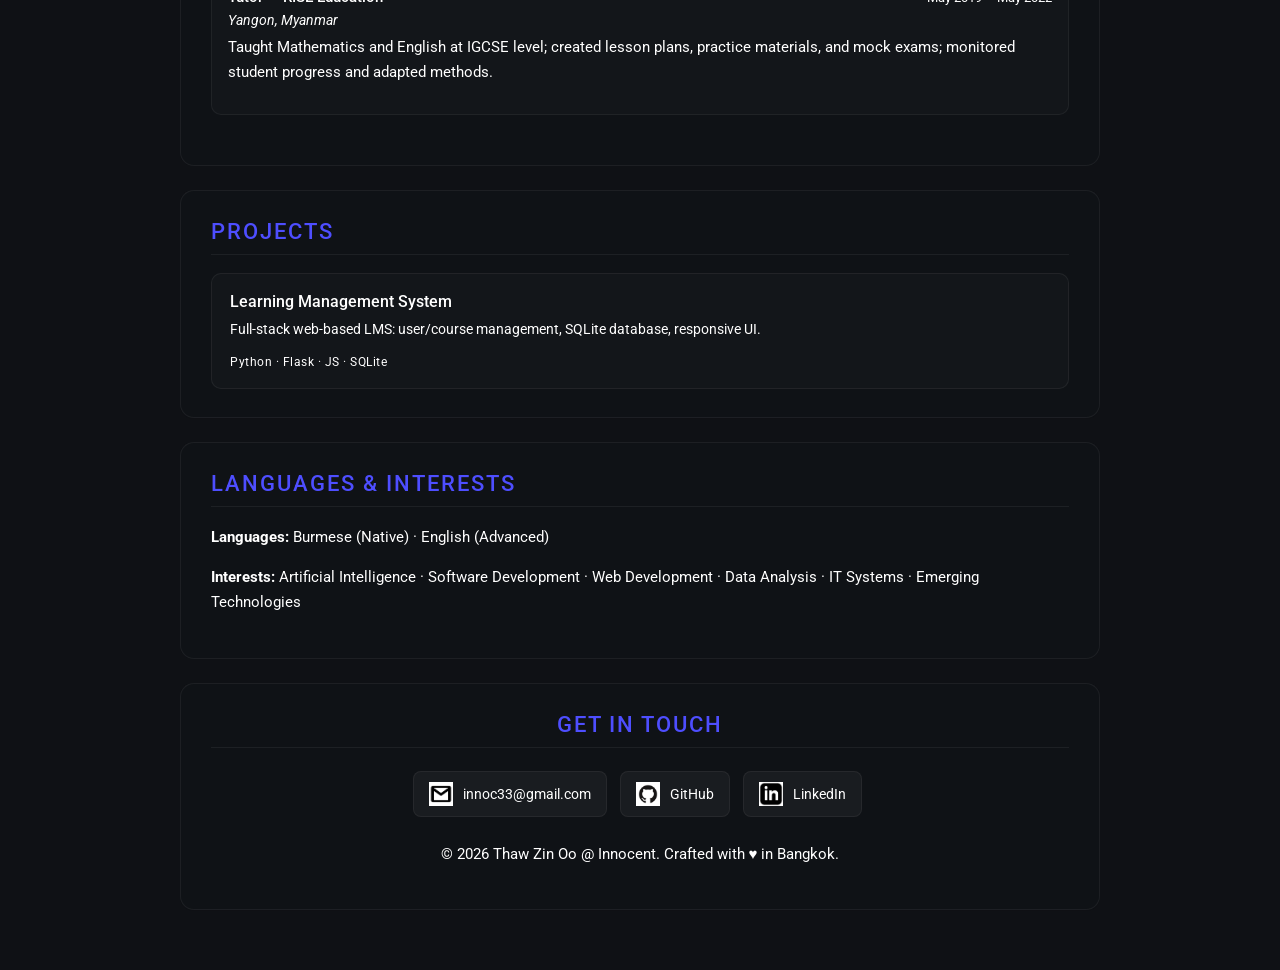
==== commit 069a2b1e: "Section headings #4E4EFF, white body text, LMS links to srms repo" ====
--- a/index.html
+++ b/index.html
@@ -114,11 +114,11 @@
     <section class="card">
       <h2>Projects</h2>
       <div class="projects-grid">
-        <span class="project-card">
+        <a href="https://github.com/innocentqqq/srms" target="_blank" class="project-card">
           <h3>Learning Management System</h3>
           <p>Full-stack web-based LMS: user/course management, SQLite database, responsive UI.</p>
           <span class="project-tech">Python · Flask · JS · SQLite</span>
-        </span>
+        </a>
       </div>
     </section>
 
--- a/style.css
+++ b/style.css
@@ -7,7 +7,7 @@
 
 body {
   font-family: 'Roboto', sans-serif;
-  color: #2f6bff;
+  color: #ffffff;
   min-height: 100vh;
   display: flex;
   flex-direction: column;
@@ -77,18 +77,18 @@
   letter-spacing: 0.5px;
 }
 
-.hero h1 .accent { color: #2f6bff; }
+.hero h1 .accent { color: #ffffff; }
 
 .tagline {
   font-size: 16px;
-  color: #2f6bff;
+  color: #ffffff;
   font-weight: 300;
   letter-spacing: 1px;
 }
 
 .location {
   font-size: 14px;
-  color: #2f6bff;
+  color: #ffffff;
 }
 
 /* ---------- Cards ---------- */
@@ -105,7 +105,7 @@
 .card h2 {
   font-size: 22px;
   font-weight: 500;
-  color: #2f6bff;
+  color: #4E4EFF;
   margin-bottom: 18px;
   padding-bottom: 10px;
   border-bottom: 1px solid rgba(255, 255, 255, 0.06);
@@ -116,11 +116,11 @@
 .card p {
   font-size: 15px;
   line-height: 1.7;
-  color: #2f6bff;
+  color: #ffffff;
   margin-bottom: 14px;
 }
 
-.card em { color: #2f6bff; font-size: 14px; }
+.card em { color: #ffffff; font-size: 14px; }
 
 /* ---------- Links / buttons ---------- */
 .link-button {
@@ -128,7 +128,7 @@
   align-items: center;
   gap: 10px;
   text-decoration: none;
-  color: #2f6bff;
+  color: #ffffff;
   background-color: rgba(218, 214, 214, 0.05);
   border: 1px solid rgba(255, 255, 255, 0.06);
   padding: 10px 15px;
@@ -169,7 +169,7 @@
 .skill-group h3 {
   font-size: 14px;
   font-weight: 500;
-  color: #2f6bff;
+  color: #ffffff;
   text-transform: uppercase;
   letter-spacing: 1.5px;
   margin-bottom: 8px;
@@ -181,7 +181,7 @@
 .qual-group h3 {
   font-size: 14px;
   font-weight: 500;
-  color: #2f6bff;
+  color: #ffffff;
   text-transform: uppercase;
   letter-spacing: 1.5px;
   margin-bottom: 12px;
@@ -204,10 +204,10 @@
   margin-bottom: 4px;
 }
 
-.qual-head strong { color: #2f6bff; font-size: 15px; font-weight: 500; }
+.qual-head strong { color: #ffffff; font-size: 15px; font-weight: 500; }
 
 .qual-date {
-  color: #2f6bff;
+  color: #ffffff;
   font-size: 13px;
   white-space: nowrap;
 }
@@ -232,17 +232,17 @@
 }
 
 .project-card h3 {
-  color: #2f6bff;
+  color: #ffffff;
   font-size: 16px;
   font-weight: 500;
   margin-bottom: 8px;
 }
 
-.project-card p { font-size: 13.5px; line-height: 1.55; margin-bottom: 12px; color: #2f6bff; }
+.project-card p { font-size: 13.5px; line-height: 1.55; margin-bottom: 12px; color: #ffffff; }
 
 .project-tech {
   font-size: 12px;
-  color: #2f6bff;
+  color: #ffffff;
   letter-spacing: 0.5px;
 }
 
@@ -265,7 +265,7 @@
 
 .footer-note {
   font-size: 13px;
-  color: #2f6bff;
+  color: #ffffff;
   margin-bottom: 0;
 }
 
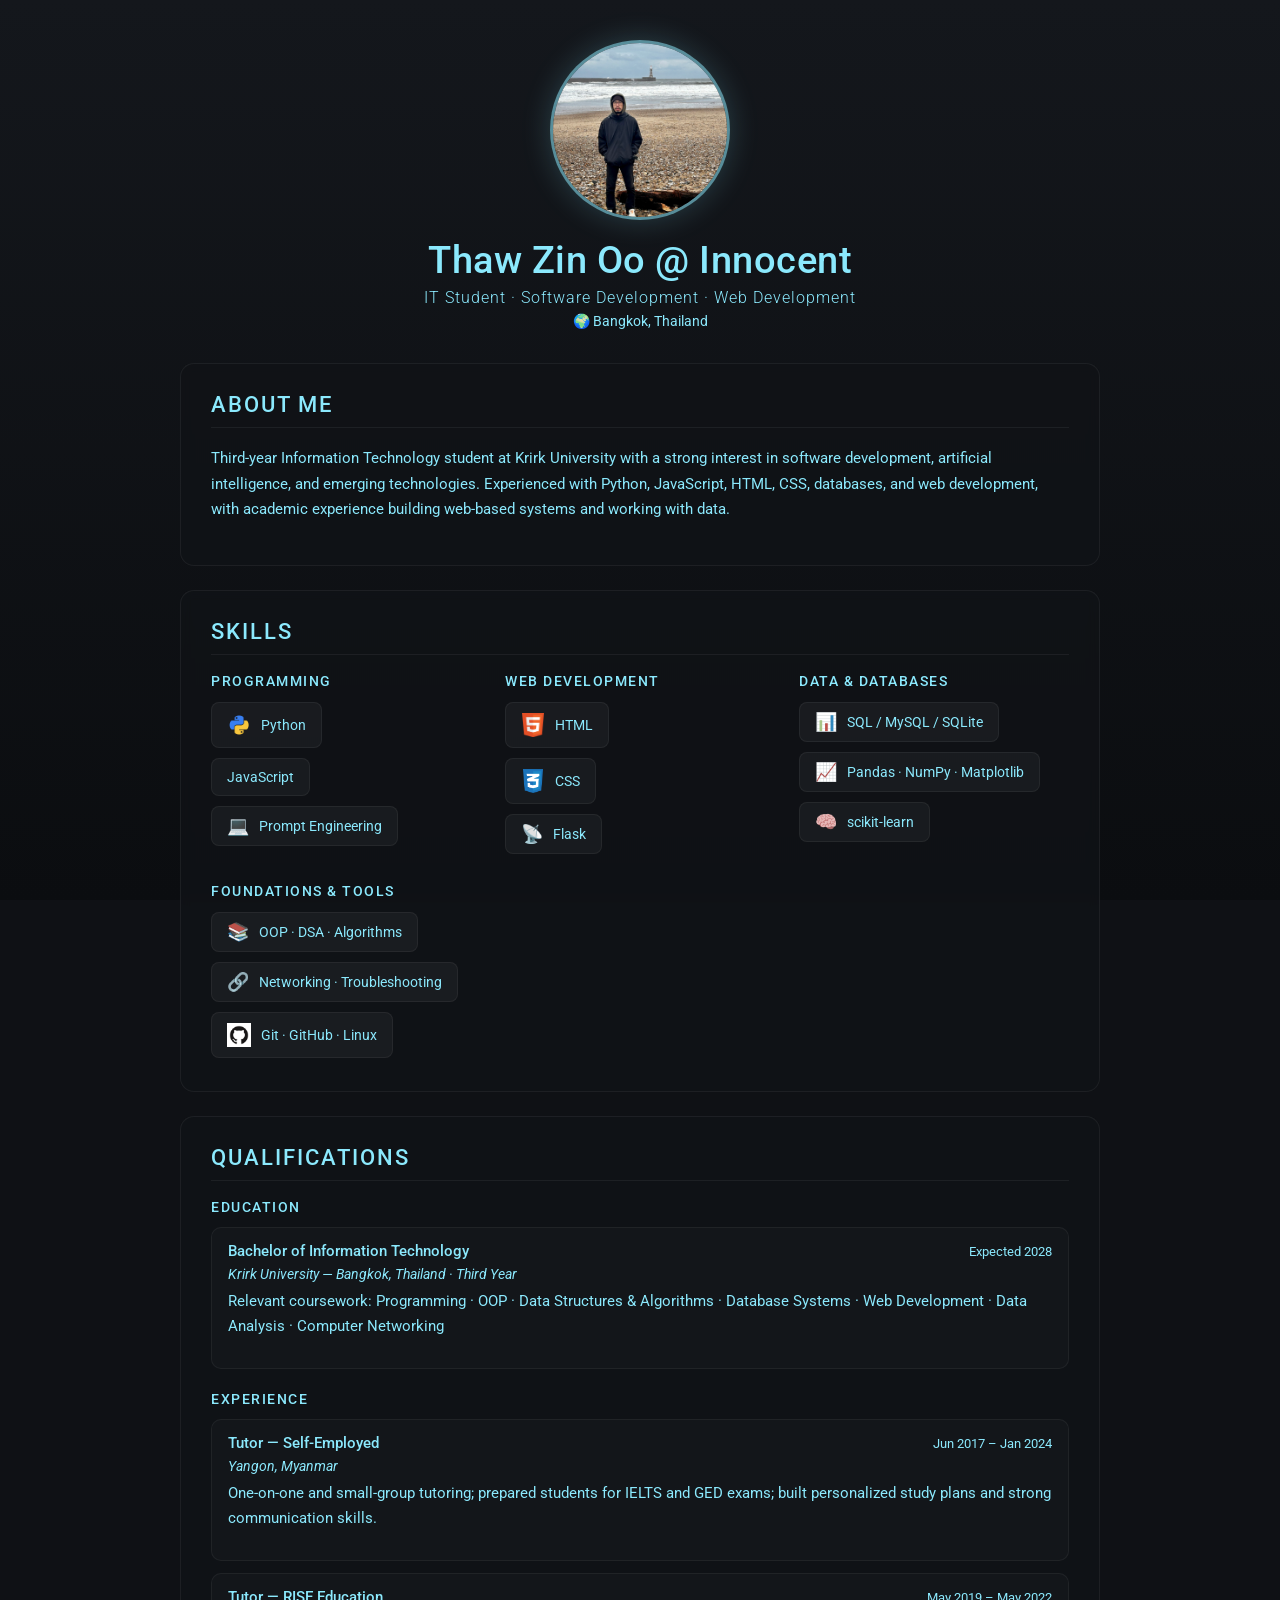
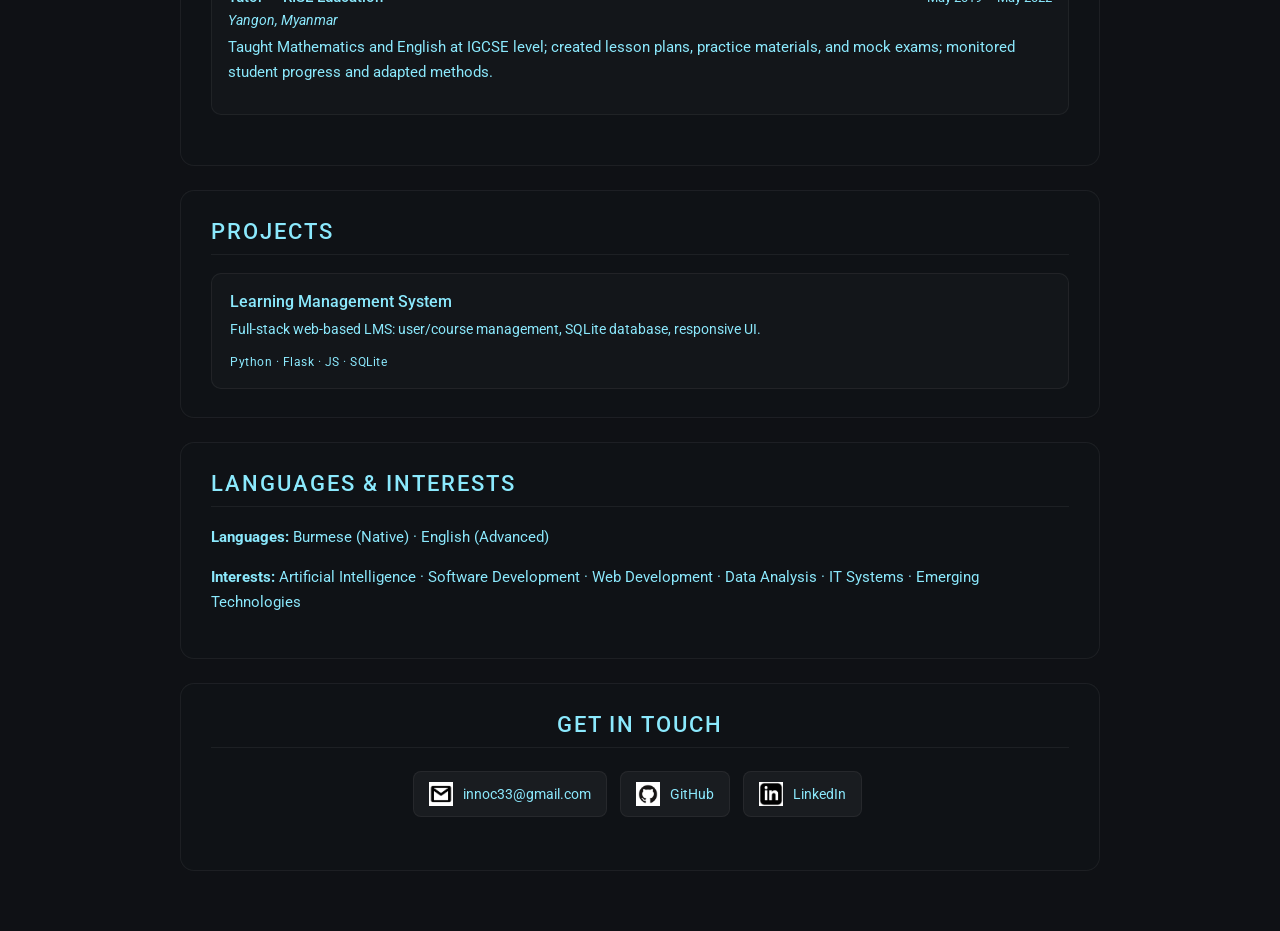
==== commit f2f9b11d: "All text neon blue; remove footer line" ====
--- a/index.html
+++ b/index.html
@@ -141,7 +141,6 @@
         <a href="https://www.linkedin.com/in/thaw-zin-oo-184862287" class="link-button" target="_blank">
           <img src="images/linkedin.png" alt="LinkedIn" class="skill-logo"> LinkedIn</a>
       </div>
-      <p class="footer-note">&copy; 2026 Thaw Zin Oo @ Innocent. Crafted with &#9829; in Bangkok.</p>
     </footer>
 
   </div>
--- a/style.css
+++ b/style.css
@@ -7,7 +7,7 @@
 
 body {
   font-family: 'Roboto', sans-serif;
-  color: #ffffff;
+  color: #8be9fd;
   min-height: 100vh;
   display: flex;
   flex-direction: column;
@@ -77,18 +77,18 @@
   letter-spacing: 0.5px;
 }
 
-.hero h1 .accent { color: #ffffff; }
+.hero h1 .accent { color: #8be9fd; }
 
 .tagline {
   font-size: 16px;
-  color: #ffffff;
+  color: #8be9fd;
   font-weight: 300;
   letter-spacing: 1px;
 }
 
 .location {
   font-size: 14px;
-  color: #ffffff;
+  color: #8be9fd;
 }
 
 /* ---------- Cards ---------- */
@@ -105,7 +105,7 @@
 .card h2 {
   font-size: 22px;
   font-weight: 500;
-  color: #4E4EFF;
+  color: #8be9fd;
   margin-bottom: 18px;
   padding-bottom: 10px;
   border-bottom: 1px solid rgba(255, 255, 255, 0.06);
@@ -116,11 +116,11 @@
 .card p {
   font-size: 15px;
   line-height: 1.7;
-  color: #ffffff;
+  color: #8be9fd;
   margin-bottom: 14px;
 }
 
-.card em { color: #ffffff; font-size: 14px; }
+.card em { color: #8be9fd; font-size: 14px; }
 
 /* ---------- Links / buttons ---------- */
 .link-button {
@@ -128,7 +128,7 @@
   align-items: center;
   gap: 10px;
   text-decoration: none;
-  color: #ffffff;
+  color: #8be9fd;
   background-color: rgba(218, 214, 214, 0.05);
   border: 1px solid rgba(255, 255, 255, 0.06);
   padding: 10px 15px;
@@ -169,7 +169,7 @@
 .skill-group h3 {
   font-size: 14px;
   font-weight: 500;
-  color: #ffffff;
+  color: #8be9fd;
   text-transform: uppercase;
   letter-spacing: 1.5px;
   margin-bottom: 8px;
@@ -181,7 +181,7 @@
 .qual-group h3 {
   font-size: 14px;
   font-weight: 500;
-  color: #ffffff;
+  color: #8be9fd;
   text-transform: uppercase;
   letter-spacing: 1.5px;
   margin-bottom: 12px;
@@ -204,10 +204,10 @@
   margin-bottom: 4px;
 }
 
-.qual-head strong { color: #ffffff; font-size: 15px; font-weight: 500; }
+.qual-head strong { color: #8be9fd; font-size: 15px; font-weight: 500; }
 
 .qual-date {
-  color: #ffffff;
+  color: #8be9fd;
   font-size: 13px;
   white-space: nowrap;
 }
@@ -232,17 +232,17 @@
 }
 
 .project-card h3 {
-  color: #ffffff;
+  color: #8be9fd;
   font-size: 16px;
   font-weight: 500;
   margin-bottom: 8px;
 }
 
-.project-card p { font-size: 13.5px; line-height: 1.55; margin-bottom: 12px; color: #ffffff; }
+.project-card p { font-size: 13.5px; line-height: 1.55; margin-bottom: 12px; color: #8be9fd; }
 
 .project-tech {
   font-size: 12px;
-  color: #ffffff;
+  color: #8be9fd;
   letter-spacing: 0.5px;
 }
 
@@ -265,7 +265,7 @@
 
 .footer-note {
   font-size: 13px;
-  color: #ffffff;
+  color: #8be9fd;
   margin-bottom: 0;
 }
 
